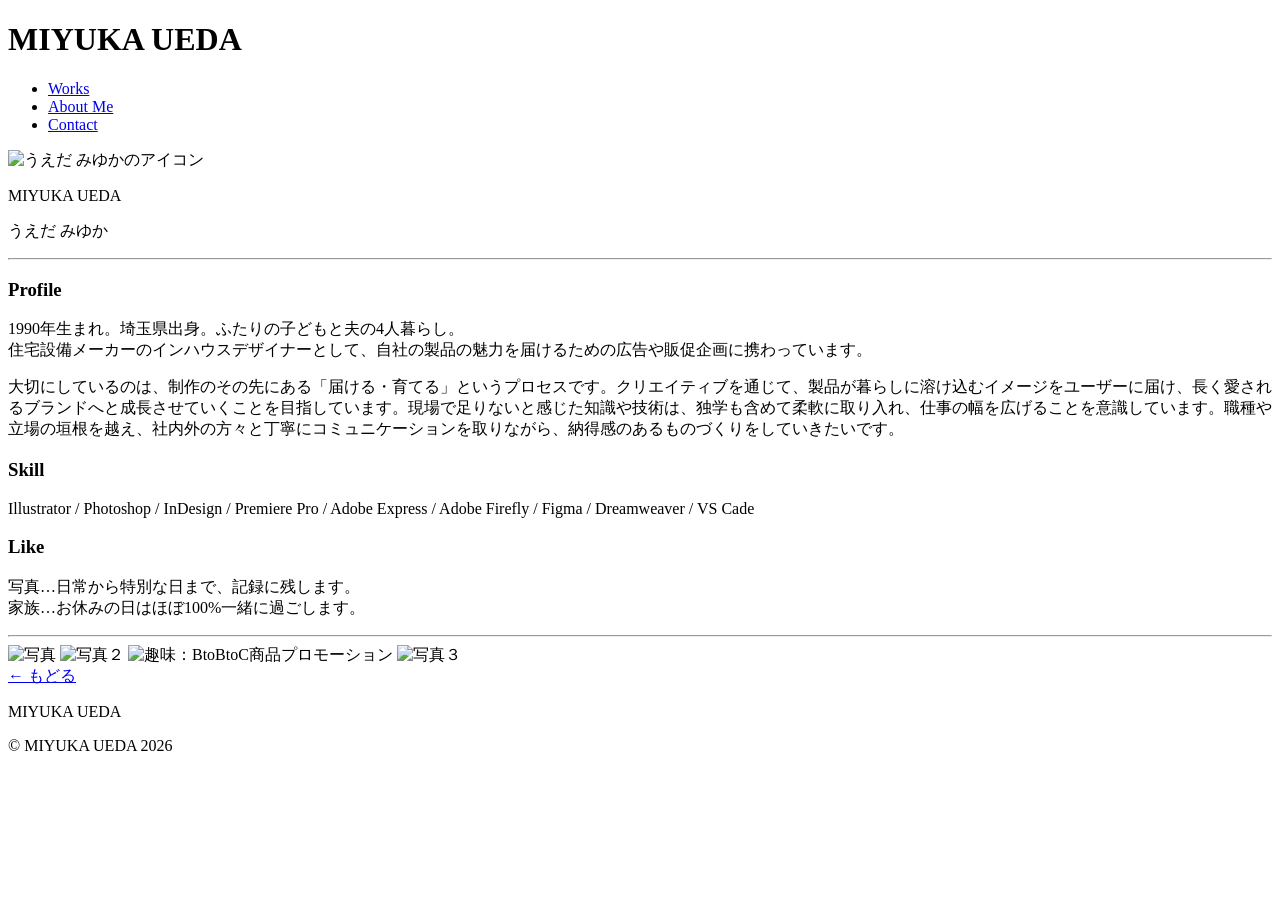
==== about-detail.html @ 74e12c29 "初めてのアップロード" ====
<!doctype html>
<html lang="ja">
<head>
<meta charset="utf-8">
<title>about me</title>
	<link rel="stylesheet" href="css/style.css">
</head>

<body>
<header>
    <div class="header-inner">
        <h1 class="logo"><a href="index.html" style="text-decoration: none; color: inherit;">MIYUKA UEDA</a></h1>
        <nav>
            <div class="hamburger" id="js-hamburger">
                <span></span>
                <span></span>
                <span></span>
            </div>
            <ul class="nav-links" id="js-nav-links">
    <li><a href="index.html#works">Works</a></li>
    <li><a href="index.html#about">About Me</a></li>
    <li><a href="index.html#contact" class="btn-contact">Contact</a></li>
			</ul>
        </nav>
    </div>
</header>
<main class="about-detail">
    <section class="profile-intro">
        <div class="about-icon">
    <img src="images/my-icon.webp" alt="うえだ みゆかのアイコン" class="profile-image">
</div>
        <p class="profile-name-en">MIYUKA UEDA</p>
        <p class="profile-name-ja">うえだ みゆか</p>
        <hr class="separator">
    </section>

    <section class="profile-details">
        <div class="detail-block">
            <h3 class="detail-label">Profile</h3>
            <p>1990年生まれ。埼玉県出身。ふたりの子どもと夫の4人暮らし。<br>住宅設備メーカーのインハウスデザイナーとして、自社の製品の魅力を届けるための広告や販促企画に携わっています。</p>
            <p>大切にしているのは、制作のその先にある「届ける・育てる」というプロセスです。クリエイティブを通じて、製品が暮らしに溶け込むイメージをユーザーに届け、長く愛されるブランドへと成長させていくことを目指しています。現場で足りないと感じた知識や技術は、独学も含めて柔軟に取り入れ、仕事の幅を広げることを意識しています。職種や立場の垣根を越え、社内外の方々と丁寧にコミュニケーションを取りながら、納得感のあるものづくりをしていきたいです。</p>
        </div>

        <div class="detail-block">
            <h3 class="detail-label">Skill</h3>
            <p>Illustrator / Photoshop / InDesign / Premiere Pro / Adobe Express / Adobe Firefly / Figma / Dreamweaver / VS Cade</p>
        </div>

        <div class="detail-block">
            <h3 class="detail-label">Like</h3>
            <p>写真…日常から特別な日まで、記録に残します。<br>家族…お休みの日はほぼ100%一緒に過ごします。</p>
        </div>
        <hr class="separator">
    </section>

    <section class="photo-gallery">
        <div class="gallery-container">
            <img src="images/photo1.webp" alt="写真" class="gallery-image">
            <img src="images/photo2.webp" alt="写真２" class="gallery-image">
            <img src="images/photo3.webp" alt="趣味：BtoBtoC商品プロモーション" class="gallery-image">
            <img src="images/photo4.webp" alt="写真３" class="gallery-image">
        </div>
        
        <div class="back-home">
            <a href="index.html" class="btn-yellow">← もどる</a>
        </div>
    </section>
</main>
<footer>
    <div class="footer-inner">
        <p class="footer-logo">MIYUKA UEDA</p>
        <p class="copyright">&copy; MIYUKA UEDA 2026</p>
    </div>
</footer>
	<script src="js/script.js"></script>
</body>
</html>
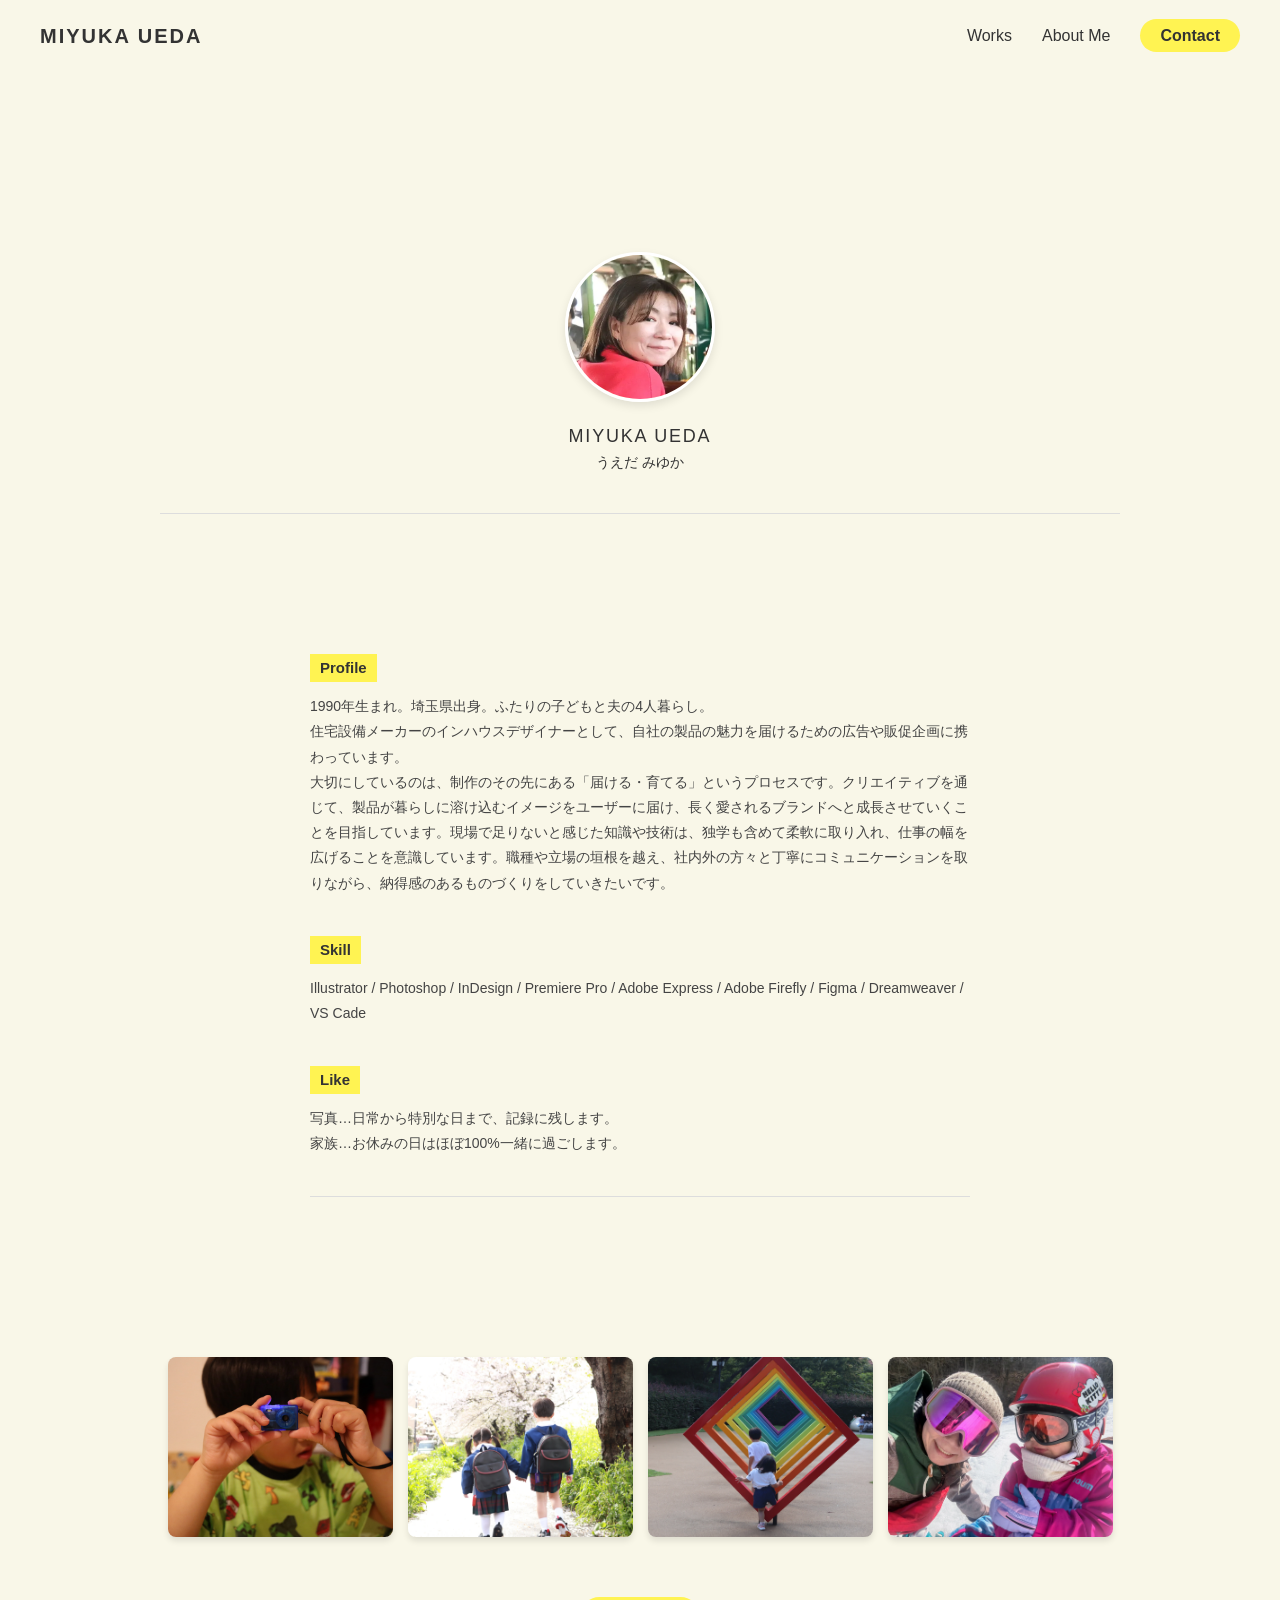
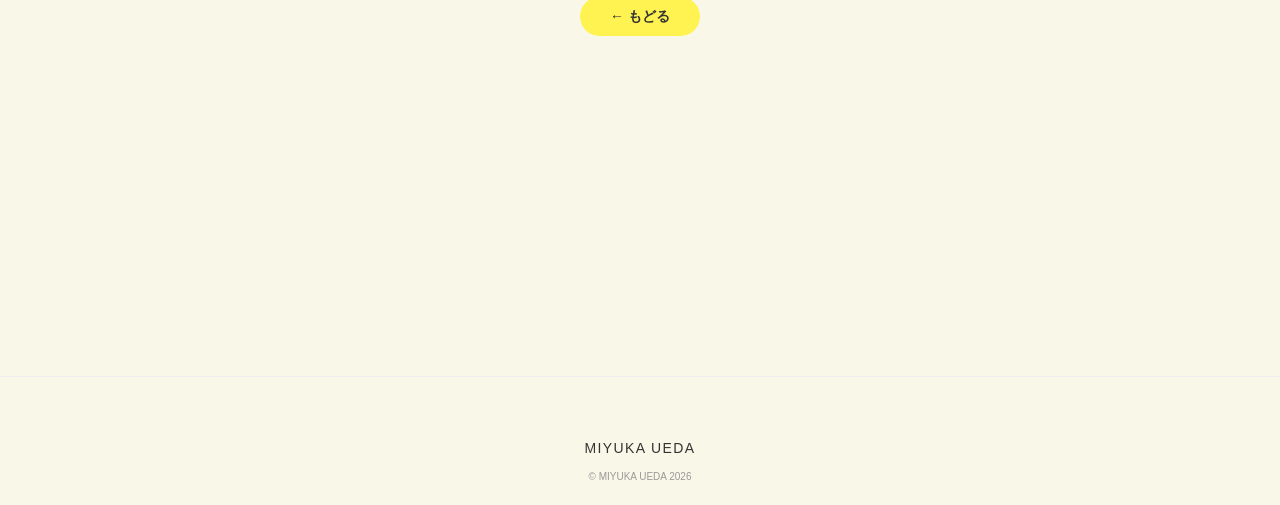
==== commit a440a0cc: "ビューポート設定の修正" ====
--- a/about-detail.html
+++ b/about-detail.html
@@ -2,6 +2,7 @@
 <html lang="ja">
 <head>
 <meta charset="utf-8">
+<meta name="viewport" content="width=device-width, initial-scale=1.0">
 <title>about me</title>
 	<link rel="stylesheet" href="css/style.css">
 </head>
--- a/css/style.css
+++ b/css/style.css
@@ -0,0 +1,456 @@
+@charset "utf-8";
+
+/* ==========================================================================
+   1. Base & Reset (基本設定)
+   ========================================================================== */
+* {
+    margin: 0;
+    padding: 0;
+    box-sizing: border-box;
+}
+
+html {
+    scroll-behavior: smooth;
+}
+
+body {
+    background-color: #f9f7e8;
+    font-family: "Helvetica Neue", Arial, "Hiragino Kaku Gothic ProN", "Hiragino Sans", Meiryo, sans-serif;
+    color: #333;
+    line-height: 1.6;
+}
+
+a {
+    transition: opacity 0.3s;
+    text-decoration: none;
+    color: inherit;
+}
+
+a:hover {
+    opacity: 0.7;
+}
+
+/* ==========================================================================
+   2. Shared Components (共通パーツ)
+   ========================================================================== */
+section {
+    padding: 100px 0;
+}
+
+.section-title {
+    font-size: 28px;
+    margin-bottom: 60px;
+    font-weight: normal;
+    text-align: center;
+}
+
+.btn-yellow, .btn-more {
+    display: inline-block;
+    background-color: #fff352;
+    padding: 8px 30px;
+    border-radius: 25px;
+    text-decoration: none;
+    color: #333;
+    font-size: 14px;
+    font-weight: bold;
+}
+
+/* ==========================================================================
+   3. Header (ヘッダー)
+   ========================================================================== */
+header {
+    width: 100%;
+    padding: 20px 40px;
+}
+
+.header-inner {
+    display: flex;
+    justify-content: space-between;
+    align-items: center;
+}
+
+.logo {
+    font-size: 20px;
+    letter-spacing: 0.1em;
+}
+
+nav ul {
+    display: flex;
+    list-style: none;
+    align-items: center;
+}
+
+nav ul li {
+    margin-left: 30px;
+}
+
+.btn-contact {
+    background-color: #fff352;
+    padding: 8px 20px;
+    border-radius: 20px;
+    font-weight: bold;
+}
+
+.hamburger {
+    display: none;
+    cursor: pointer;
+}
+
+/* ==========================================================================
+   4. Hero (メインビジュアル)
+   ========================================================================== */
+.hero {
+    height: 100vh;
+    display: flex;
+    flex-direction: column;
+    justify-content: center;
+    align-items: center;
+    text-align: center;
+    position: relative;
+}
+
+.catchphrase {
+    font-size: 32px;
+    font-weight: normal;
+    position: relative;
+    display: inline-block;
+    padding-bottom: 10px;
+    z-index: 1;
+}
+
+.catchphrase::after {
+    content: "";
+    position: absolute;
+    bottom: 0;
+    left: 0;
+    width: 100%;
+    height: 8px;
+    background-color: #fff352;
+    z-index: -1;
+}
+
+.scroll-arrow {
+    position: absolute;
+    bottom: 80px;
+    left: 50%;
+    transform: translateX(-50%);
+    font-size: 12px;
+    letter-spacing: 0.2em;
+}
+
+.arrow {
+    margin-top: 5px;
+    font-size: 16px;
+    display: block;
+}
+
+/* ==========================================================================
+   5. Works Section (実績一覧 - Index)
+   ========================================================================== */
+.works {
+    max-width: 1200px;
+    margin: 0 auto;
+    padding: 0 20px;
+    text-align: center;
+}
+
+.works-container {
+    display: flex;
+    flex-wrap: wrap;
+    justify-content: space-between;
+    gap: 30px;
+    text-align: left;
+}
+
+.works-item {
+    flex: 1;
+    min-width: 300px;
+    margin-bottom: 40px;
+}
+
+.works-img {
+    width: 100%;
+    aspect-ratio: 16 / 9;
+    background-color: #ddd;
+    overflow: hidden;
+    margin-bottom: 15px;
+}
+
+.works-image {
+    width: 100%;
+    height: 100%;
+    object-fit: cover;
+    display: block;
+    transition: transform 0.3s;
+}
+
+.works-item:hover .works-image {
+    transform: scale(1.05);
+}
+
+.works-category {
+    font-size: 10px;
+    color: #888;
+    margin-bottom: 5px;
+}
+
+.works-item-title {
+    font-size: 16px;
+    margin-bottom: 10px;
+    line-height: 1.5;
+}
+
+.works-text {
+    font-size: 12px;
+    line-height: 1.8;
+    color: #666;
+    margin-bottom: 15px;
+}
+
+/* ==========================================================================
+   6. About Me Section 
+   ========================================================================== */
+.about {
+    max-width: 800px;
+    margin: 0 auto;
+    padding: 0 20px;
+    text-align: center;
+}
+
+.about-icon {
+    width: 150px;
+    height: 150px;
+    margin: 0 auto 20px;
+    overflow: hidden;
+    border-radius: 50%;
+    border: 3px solid #fff;
+    box-shadow: 0 4px 10px rgba(0,0,0,0.1);
+}
+
+.profile-image {
+    width: 100%;
+    height: 100%;
+    object-fit: cover;
+    object-position: center 20%;
+}
+
+.about-name-ja {
+    font-size: 14px;
+    margin-bottom: 20px;
+}
+
+.about-copy {
+    font-size: 24px;
+    line-height: 1.6;
+    margin-bottom: 30px;
+}
+
+.about-text {
+    font-size: 14px;
+    line-height: 2;
+    text-align: left;
+    margin-bottom: 40px;
+}
+
+/* ==========================================================================
+   7. About Me 詳細ページスタイル
+   ========================================================================== */
+.about-detail {
+    padding: 80px 20px;
+    max-width: 1000px;
+    margin: 0 auto;
+    text-align: center;
+}
+
+/* 詳細ページ用のアイコンサイズ固定 */
+.about-detail .about-icon {
+    width: 150px;
+    height: 150px;
+    margin: 0 auto 20px;
+}
+
+.profile-name-en {
+    font-size: 18px;
+    letter-spacing: 0.1em;
+    margin-top: 10px;
+}
+
+.profile-name-ja {
+    font-size: 14px;
+    margin-bottom: 40px;
+}
+
+.profile-details {
+    max-width: 700px;
+    margin: 0 auto;
+    text-align: left;
+    padding: 0 20px;
+}
+
+.detail-block {
+    margin-bottom: 40px;
+}
+
+.detail-label {
+    display: inline-block;
+    background-color: #fff352;
+    padding: 2px 10px;
+    font-size: 15px;
+    font-weight: bold;
+    margin-bottom: 12px;
+    color: #333;
+}
+
+.detail-block p {
+    font-size: 14px;
+    line-height: 1.8;
+    color: #444;
+}
+
+.separator {
+    border: none;
+    border-top: 1px solid #ddd;
+    margin: 40px auto;
+    width: 100%;
+}
+
+.photo-gallery {
+    margin: 60px 0;
+}
+
+.photo-gallery .gallery-container {
+    display: flex;
+    flex-wrap: wrap;
+    gap: 15px;
+    justify-content: center;
+}
+
+.photo-gallery .gallery-image {
+    width: calc(25% - 15px); /* PC 4枚並び */
+    height: 180px;
+    object-fit: cover;
+    border-radius: 8px;
+    box-shadow: 0 4px 6px rgba(0,0,0,0.1);
+}
+
+/* ==========================================================================
+   8. Works Detail Page (実績詳細)
+   ========================================================================== */
+.works-detail {
+    max-width: 1200px;
+    margin: 80px auto;
+    padding: 0 40px;
+}
+
+.works-detail-inner {
+    display: flex;
+    flex-wrap: wrap;
+    gap: 40px 60px;
+}
+
+.works-header-area, .works-text-area { width: calc(45% - 30px); }
+.works-main-visual-area, .works-sub-visual-area { width: calc(55% - 30px); }
+
+.works-tag { font-size: 12px; color: #888; margin-bottom: 10px; }
+.works-title { font-size: 24px; line-height: 1.4; margin-bottom: 20px; }
+
+.works-description section { margin-bottom: 25px; }
+.works-description h4 { font-size: 15px; color: #000; margin-bottom: 10px; font-weight: bold; }
+.works-description p { font-size: 14px; line-height: 1.8; }
+
+.works-links { margin: 20px 0 30px; }
+.link-item {
+    display: inline-block;
+    margin-right: 20px;
+    color: #333;
+    font-size: 13px;
+    font-weight: bold;
+    border-bottom: 2px solid #fff352;
+    padding-bottom: 2px;
+}
+
+.works-meta {
+    margin-top: 40px;
+    padding-top: 20px;
+    border-top: 1px solid #eee;
+    font-size: 13px;
+}
+
+.works-detail-image { width: 100%; height: auto; border-radius: 8px; }
+
+.sub-visuals { display: flex; flex-wrap: wrap; gap: 20px; }
+.works-sub-image { width: calc(50% - 10px); height: auto; border-radius: 8px; }
+
+.back-home { margin: 60px 0 100px; text-align: center; }
+
+/* ==========================================================================
+   9. Contact & Footer
+   ========================================================================== */
+.contact {
+    max-width: 800px;
+    margin: 0 auto;
+    text-align: center;
+    padding: 100px 20px;
+}
+
+.contact-content p {
+    font-size: 14px;
+    line-height: 2;
+    margin-bottom: 20px;
+}
+
+footer {
+    padding: 60px 0 20px;
+    text-align: center;
+    border-top: 1px solid #eee;
+}
+
+.footer-logo { font-size: 14px; letter-spacing: 0.1em; margin-bottom: 10px; }
+.copyright { font-size: 10px; color: #999; }
+
+/* ==========================================================================
+   10. Media Queries (スマホ対応)
+   ========================================================================== */
+@media screen and (max-width: 768px) {
+    header { padding: 15px 20px; }
+    section { padding: 60px 0; }
+    
+    .hamburger { display: block; position: relative; width: 30px; height: 24px; z-index: 100; }
+    .hamburger span {
+        display: block; width: 100%; height: 2px; background-color: #333;
+        position: absolute; left: 0; transition: all 0.3s;
+    }
+    .hamburger span:nth-child(1) { top: 0; }
+    .hamburger span:nth-child(2) { top: 11px; }
+    .hamburger span:nth-child(3) { top: 22px; }
+    .hamburger.open span:nth-child(1) { transform: translateY(11px) rotate(45deg); }
+    .hamburger.open span:nth-child(2) { opacity: 0; }
+    .hamburger.open span:nth-child(3) { transform: translateY(-11px) rotate(-45deg); }
+
+    .nav-links {
+        display: none; position: fixed; top: 0; left: 0; width: 100%; height: 100vh;
+        background-color: rgba(249, 247, 232, 0.95); flex-direction: column;
+        justify-content: center; align-items: center; z-index: 90;
+    }
+    .nav-links.open { display: flex; }
+    .nav-links li { margin: 20px 0; margin-left: 0; }
+
+    .catchphrase { font-size: 24px; }
+    .works-item { width: 100%; flex: none; }
+    .about-copy { font-size: 20px; }
+
+    /* ★詳細ページのギャラリーを2列2行にする設定 */
+    .photo-gallery .gallery-image {
+        width: calc(50% - 10px) !important;
+        height: 140px !important;
+    }
+
+    .works-detail { padding: 0 20px; }
+    .works-header-area, .works-main-visual-area, .works-text-area, .works-sub-visual-area { width: 100%; }
+    .works-header-area { order: 1; }
+    .works-main-visual-area { order: 2; }
+    .works-text-area { order: 3; }
+    .works-sub-visual-area { order: 4; }
+    .works-sub-image { width: 100%; }
+    .contact { padding: 60px 20px; }
+}
